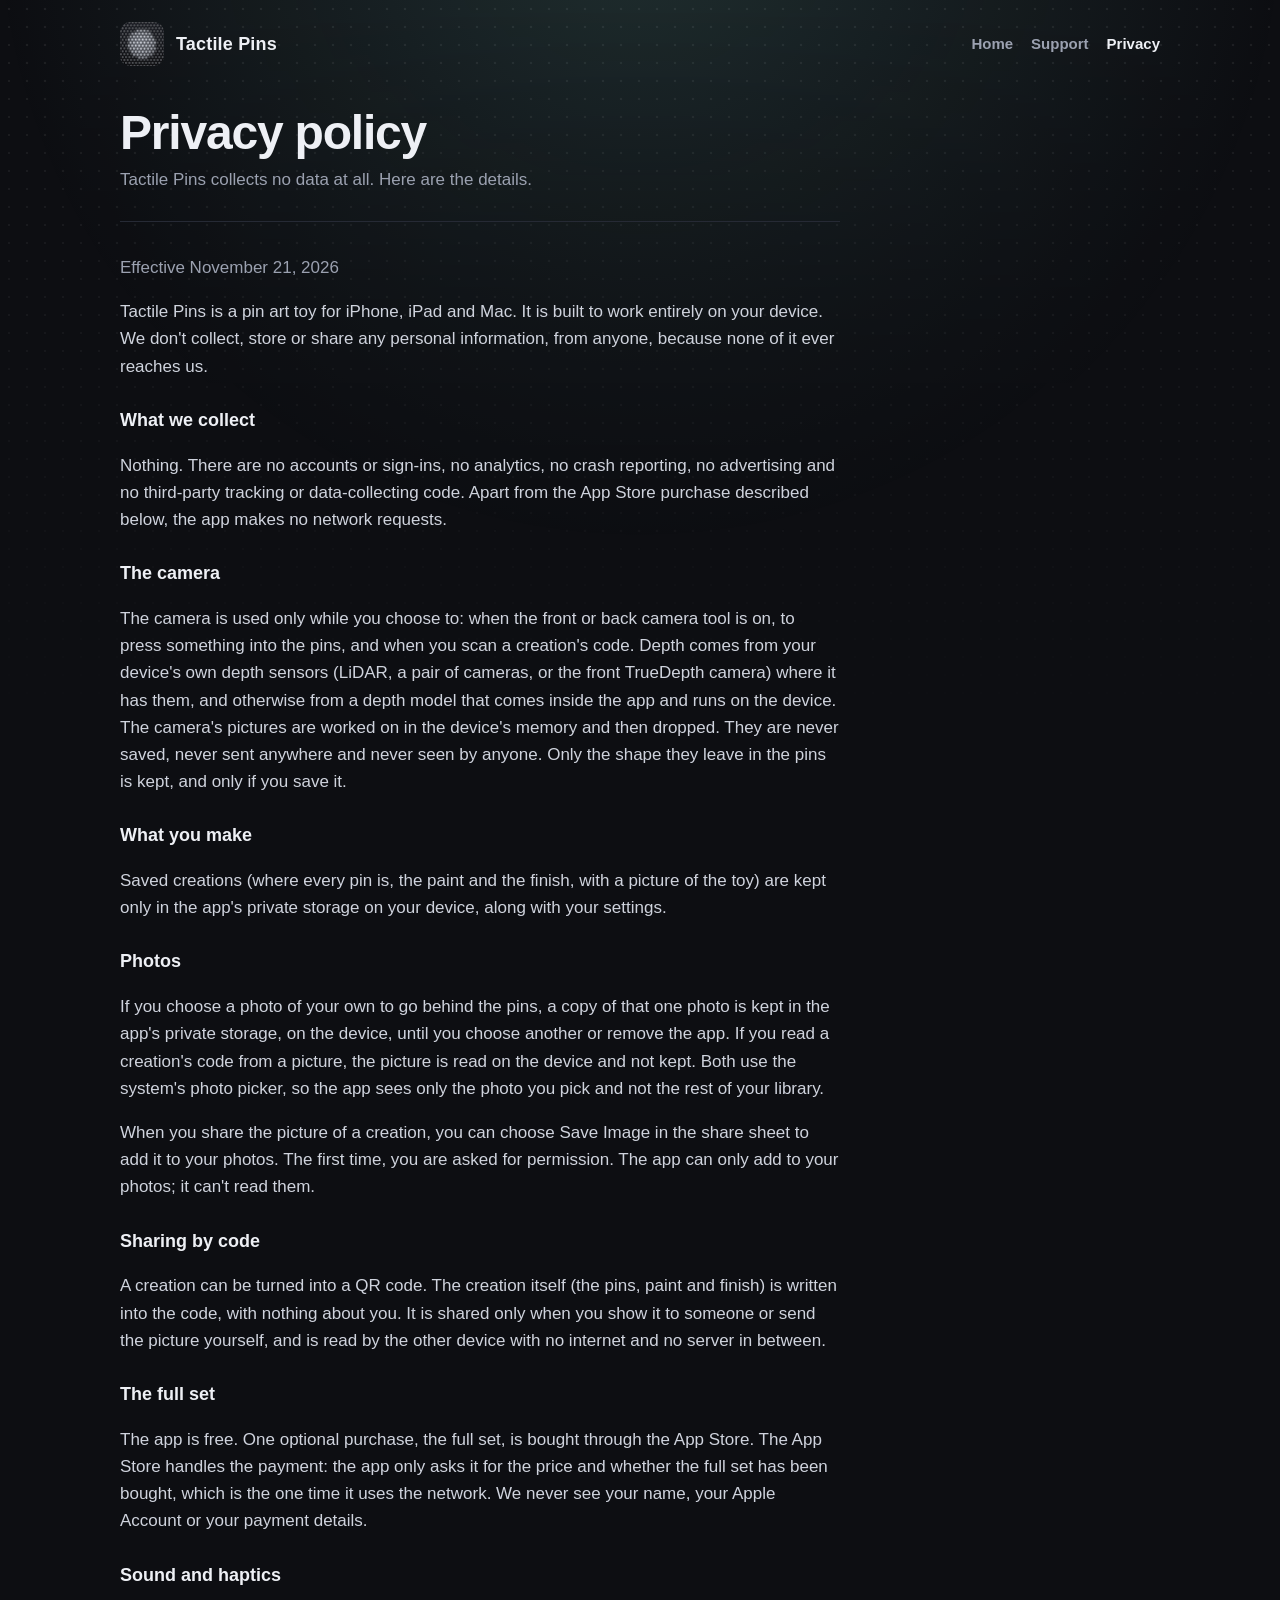
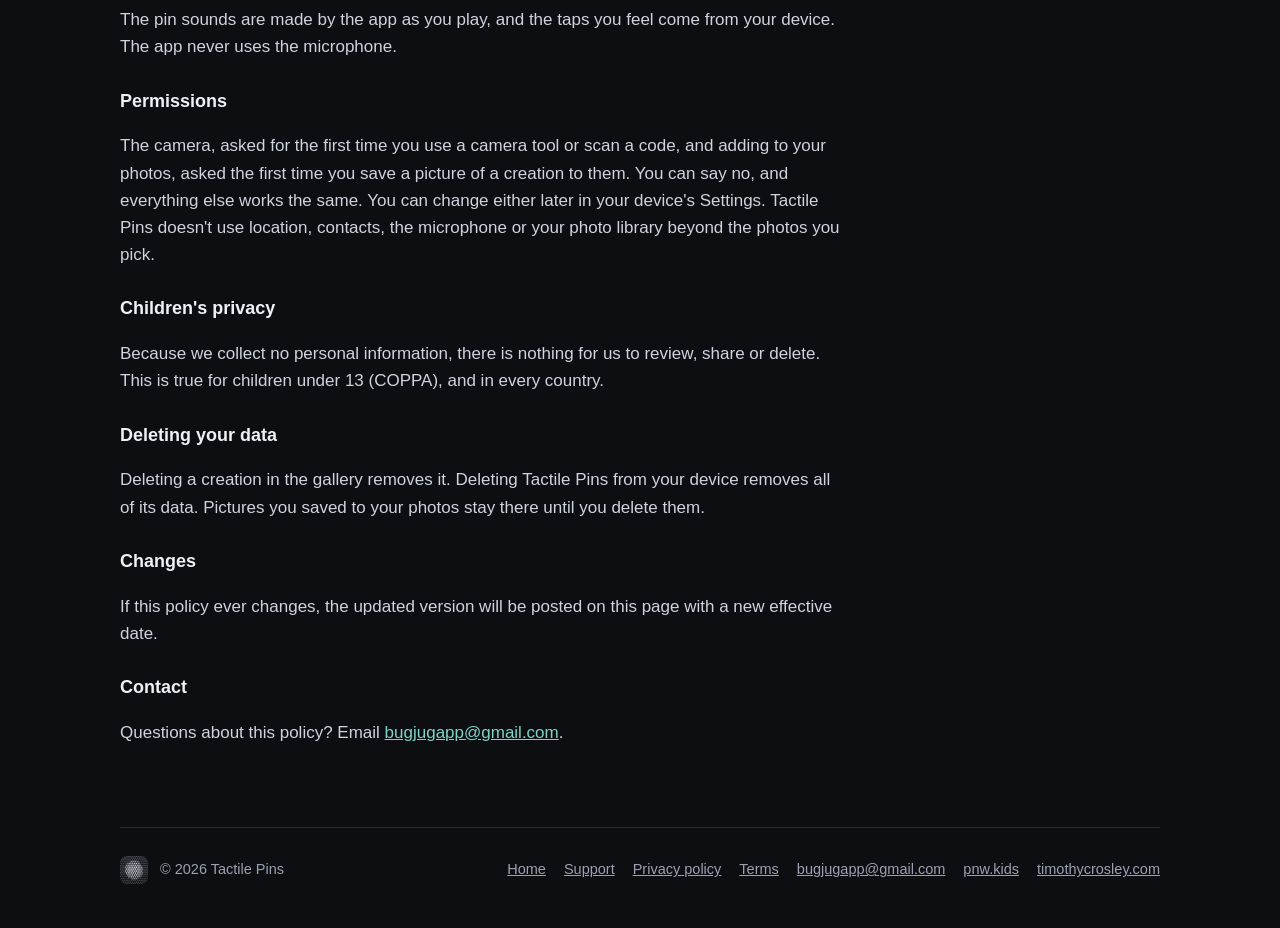
==== privacy.html @ 34ba7659 "Privacy and support pages, store badges, and links out Coming soon to the App Store and Mac App Stor" ====
<!doctype html>
<html lang="en">
<head>
<meta charset="utf-8">
<meta name="viewport" content="width=device-width, initial-scale=1">
<title>Tactile Pins Privacy Policy</title>
<meta name="description" content="Tactile Pins privacy policy: no data collected, no accounts, no ads, no tracking. The camera's depth is worked out on the device and nothing you make leaves it.">
<meta name="theme-color" content="#0d0e12">
<link rel="icon" type="image/png" href="media/icon-180.png">
<link rel="apple-touch-icon" href="media/icon-180.png">
<link rel="stylesheet" href="style.css">
</head>
<body>
<div class="wrap">

  <header class="top">
    <a class="brand" href="./"><img src="media/icon-180.png" alt=""><strong>Tactile Pins</strong></a>
    <nav>
      <a class="wide" href="./">Home</a>
      <a href="support.html">Support</a>
      <a href="privacy.html" aria-current="page">Privacy</a>
    </nav>
  </header>

  <main class="doc">
    <h1>Privacy policy</h1>
    <p class="meta">Tactile Pins collects no data at all. Here are the details.</p>

    <section id="privacy">
      <p class="meta">Effective November 21, 2026</p>
      <p>Tactile Pins is a pin art toy for iPhone, iPad and Mac. It is built to work entirely on
        your device. We don't collect, store or share any personal information, from anyone,
        because none of it ever reaches us.</p>

      <h3>What we collect</h3>
      <p>Nothing. There are no accounts or sign-ins, no analytics, no crash reporting, no
        advertising and no third-party tracking or data-collecting code. Apart from the App Store
        purchase described below, the app makes no network requests.</p>

      <h3>The camera</h3>
      <p>The camera is used only while you choose to: when the front or back camera tool is on, to
        press something into the pins, and when you scan a creation's code. Depth comes from your
        device's own depth sensors (LiDAR, a pair of cameras, or the front TrueDepth camera) where it has them, and
        otherwise from a depth model that comes inside the app and runs on the device. The
        camera's pictures are worked on in the device's memory and then dropped. They are never
        saved, never sent anywhere and never seen by anyone. Only the shape they leave in the pins
        is kept, and only if you save it.</p>

      <h3>What you make</h3>
      <p>Saved creations (where every pin is, the paint and the finish, with a picture of the
        toy) are kept only in the app's private storage on your device, along with your
        settings.</p>

      <h3>Photos</h3>
      <p>If you choose a photo of your own to go behind the pins, a copy of that one photo is kept
        in the app's private storage, on the device, until you choose another or remove the app.
        If you read a creation's code from a picture, the picture is read on the device and not
        kept. Both use the system's photo picker, so the app sees only the photo you pick and not
        the rest of your library.</p>
      <p>When you share the picture of a creation, you can choose Save Image in the share sheet to
        add it to your photos. The first time, you are asked for permission. The app can only add
        to your photos; it can't read them.</p>

      <h3>Sharing by code</h3>
      <p>A creation can be turned into a QR code. The creation itself (the pins, paint and finish)
        is written into the code, with nothing about you. It is shared only when you show it to
        someone or send the picture yourself, and is read by the other device with no internet
        and no server in between.</p>

      <h3>The full set</h3>
      <p>The app is free. One optional purchase, the full set, is bought through the App Store. The
        App Store handles the payment: the app only asks it for the price and whether the full set
        has been bought, which is the one time it uses the network. We never see your name, your
        Apple Account or your payment details.</p>

      <h3>Sound and haptics</h3>
      <p>The pin sounds are made by the app as you play, and the taps you feel come from your
        device. The app never uses the microphone.</p>

      <h3>Permissions</h3>
      <p>The camera, asked for the first time you use a camera tool or scan a code, and adding to
        your photos, asked the first time you save a picture of a creation to them. You can say no, and everything
        else works the same. You can change either later in your device's Settings. Tactile Pins
        doesn't use location, contacts, the microphone or your photo library beyond the photos
        you pick.</p>

      <h3>Children's privacy</h3>
      <p>Because we collect no personal information, there is nothing for us to review, share or
        delete. This is true for children under 13 (COPPA), and in every country.</p>

      <h3>Deleting your data</h3>
      <p>Deleting a creation in the gallery removes it. Deleting Tactile Pins from your device
        removes all of its data. Pictures you saved to your photos stay there until you delete
        them.</p>

      <h3>Changes</h3>
      <p>If this policy ever changes, the updated version will be posted on this page with a new
        effective date.</p>

      <h3>Contact</h3>
      <p>Questions about this policy? Email <a href="mailto:bugjugapp@gmail.com">bugjugapp@gmail.com</a>.</p>
    </section>
  </main>

  <footer>
    <span class="who"><img src="media/icon-180.png" alt="">© 2026 Tactile Pins</span>
    <nav>
      <a href="./">Home</a>
      <a href="support.html">Support</a>
      <a href="privacy.html">Privacy policy</a>
      <a href="support.html#terms">Terms</a>
      <a href="mailto:bugjugapp@gmail.com">bugjugapp@gmail.com</a>
      <a href="https://pnw.kids">pnw.kids</a>
      <a href="https://timothycrosley.com">timothycrosley.com</a>
    </nav>
  </footer>
</div>
</body>
</html>
---- style.css ----
:root {
  --bg: #0d0e12;
  --panel: #16181f;
  --line: #262a35;
  --text: #eef0f5;
  --muted: #9ba1b0;
  --gold: #e3c57a;
  --accent: #7fd3c8;
}
* { box-sizing: border-box; }
html { scroll-behavior: smooth; }
body {
  margin: 0;
  background: var(--bg);
  color: var(--text);
  font: 17px/1.6 -apple-system, BlinkMacSystemFont, "SF Pro Text", "Segoe UI", Roboto, Helvetica, Arial, sans-serif;
  -webkit-font-smoothing: antialiased;
}
/* a field of pin heads behind everything */
body::before {
  content: "";
  position: fixed; inset: 0; z-index: -1;
  background:
    radial-gradient(circle at 50% -10%, rgba(127, 211, 200, .16), transparent 55%),
    radial-gradient(circle, rgba(255, 255, 255, .07) 1.2px, transparent 1.6px) 0 0 / 18px 18px;
  -webkit-mask-image: linear-gradient(#000, transparent 85%);
          mask-image: linear-gradient(#000, transparent 85%);
}
a { color: var(--accent); }
.wrap { max-width: 1080px; margin: 0 auto; padding: 0 20px; }
@media (max-width: 440px) { .wrap { padding: 0 16px; } }

header.top { display: flex; align-items: center; justify-content: space-between; gap: 12px; padding: 22px 0; }
.brand { display: flex; align-items: center; gap: 12px; color: var(--text); text-decoration: none; }
.brand img { width: 44px; height: 44px; border-radius: 10px; }
.brand strong { font-size: 18px; letter-spacing: .01em; }
header.top nav { display: flex; gap: 18px; font-size: 15px; }
header.top nav a { color: var(--muted); text-decoration: none; font-weight: 600; }
header.top nav a:hover, header.top nav a[aria-current] { color: var(--text); }

/* store badges */
.cta { display: flex; flex-wrap: wrap; gap: 12px; align-items: center; margin: 0 0 22px; }
.store {
  display: inline-flex; align-items: center; gap: 10px; min-height: 54px;
  background: #000; color: #fff; border: 1px solid #4a4e5a; border-radius: 12px;
  padding: 8px 18px; text-decoration: none; font-weight: 700; font-size: 17px; line-height: 1.15;
}
.store small { display: block; font-size: 11px; font-weight: 500; opacity: .75; }
.store.soon { cursor: default; }
.cta-note { flex-basis: 100%; color: var(--muted); font-size: 14px; margin: 0; }

.hero {
  display: grid; grid-template-columns: 1.05fr .95fr; gap: 56px;
  align-items: center; padding: 36px 0 72px;
}
h1 {
  font-size: clamp(40px, 6.4vw, 68px); line-height: 1.04; letter-spacing: -.025em;
  margin: 0 0 20px; text-wrap: balance;
}
h1 em { font-style: normal; color: var(--gold); }
.lede { font-size: clamp(18px, 2vw, 21px); color: var(--muted); max-width: 30em; margin: 0 0 28px; }
.badges { display: flex; flex-wrap: wrap; gap: 10px; padding: 0; margin: 0; list-style: none; }
.badges li {
  border: 1px solid var(--line); background: var(--panel);
  border-radius: 999px; padding: 7px 14px; font-size: 14px; color: var(--muted);
}

.phone {
  justify-self: center; width: min(460px, 100%); margin: 0 auto;
  border-radius: 30px; padding: 12px;
  background: linear-gradient(160deg, #3a3d47, #15161b 40%, #2b2d35);
  box-shadow: 0 40px 90px rgba(0, 0, 0, .6), 0 0 0 1px #000;
}
.phone video { display: block; width: 100%; height: auto; aspect-ratio: 3 / 4; border-radius: 19px; background: #000; }
.caption {
  text-align: center; min-height: 3.2em; margin: 18px auto 0; max-width: 440px;
  color: var(--muted); font-size: 16px;
}
.caption b { color: var(--text); font-weight: 600; }
.note { text-align: center; color: var(--muted); font-size: 14px; margin: 16px auto 0; max-width: 440px; }

section { padding: 64px 0; border-top: 1px solid var(--line); }
h2 { font-size: clamp(28px, 3.6vw, 38px); letter-spacing: -.02em; line-height: 1.15; margin: 0 0 12px; }
.sub { color: var(--muted); max-width: 38em; margin: 0 0 36px; }

.features { display: grid; grid-template-columns: repeat(3, 1fr); gap: 16px; }
.card { background: var(--panel); border: 1px solid var(--line); border-radius: 18px; padding: 22px; }
.card h3 { margin: 0 0 6px; font-size: 18px; }
.card p { margin: 0; color: var(--muted); font-size: 15.5px; }
.dot { display: inline-block; width: 10px; height: 10px; border-radius: 50%; margin-right: 8px;
       background: radial-gradient(circle at 35% 30%, #fff, var(--gold) 55%, #6b5a2c); }

.shots { display: grid; grid-template-columns: repeat(3, 1fr); gap: 16px; }
.shots figure { margin: 0; }
.shots img { display: block; width: 100%; height: auto; border-radius: 22px; border: 1px solid var(--line); }
.shots figcaption { color: var(--muted); font-size: 14.5px; text-align: center; margin-top: 10px; }

.finishes { display: flex; flex-wrap: wrap; gap: 10px; padding: 0; margin: 0; list-style: none; }
.finishes li { display: flex; align-items: center; gap: 8px; font-size: 15px; color: var(--muted);
               border: 1px solid var(--line); border-radius: 999px; padding: 6px 14px 6px 8px; background: var(--panel); }
.finishes i { width: 20px; height: 20px; border-radius: 50%; box-shadow: inset 0 -3px 5px rgba(0,0,0,.35), inset 0 2px 3px rgba(255,255,255,.5); }

.private { display: grid; grid-template-columns: 1fr 1fr; gap: 40px; align-items: start; }
.private p { color: var(--muted); margin: 0 0 14px; }

.closing { text-align: center; }
.closing h2 { margin-bottom: 14px; }
.closing p { color: var(--muted); max-width: 36em; margin: 0 auto 12px; }
.maker { color: var(--muted); font-size: 15px; }

footer { border-top: 1px solid var(--line); padding: 28px 0 44px; color: var(--muted); font-size: 14.5px;
         display: flex; flex-wrap: wrap; gap: 10px 24px; align-items: center; justify-content: space-between; }
footer .who { display: flex; gap: 12px; align-items: center; }
footer img { width: 28px; height: 28px; border-radius: 7px; }
footer nav { display: flex; flex-wrap: wrap; gap: 6px 18px; }
footer a { color: var(--muted); }
footer a:hover { color: var(--text); }
footer .fine { flex-basis: 100%; font-size: 13px; margin: 0; }

/* privacy and support pages */
.doc { max-width: 720px; padding: 20px 0 56px; }
.doc h1 { font-size: clamp(34px, 5vw, 48px); margin: 0 0 8px; }
.doc .meta { color: var(--muted); margin: 0 0 8px; }
.doc section { border-top: 1px solid var(--line); padding: 32px 0 8px; margin-top: 28px; }
.doc h2 { font-size: 26px; margin: 0 0 10px; }
.doc h3 { font-size: 18px; margin: 26px 0 6px; }
.doc p, .doc li { color: #cfd3dd; }
.doc ul { padding-left: 20px; }
.doc li { margin-bottom: 8px; }

@media (max-width: 860px) {
  .hero { grid-template-columns: 1fr; gap: 40px; padding-top: 12px; }
  .features { grid-template-columns: 1fr 1fr; }
  .private { grid-template-columns: 1fr; gap: 8px; }
}
@media (max-width: 640px) {
  header.top nav { gap: 12px; font-size: 14px; }
  header.top nav .wide { display: none; }
}
@media (max-width: 540px) {
  .brand img { width: 36px; height: 36px; border-radius: 8px; }
  .brand strong { font-size: 16px; }
  .features { grid-template-columns: 1fr; }
  .shots { grid-template-columns: 1fr 1fr; gap: 12px; }
  section { padding: 48px 0; }
}
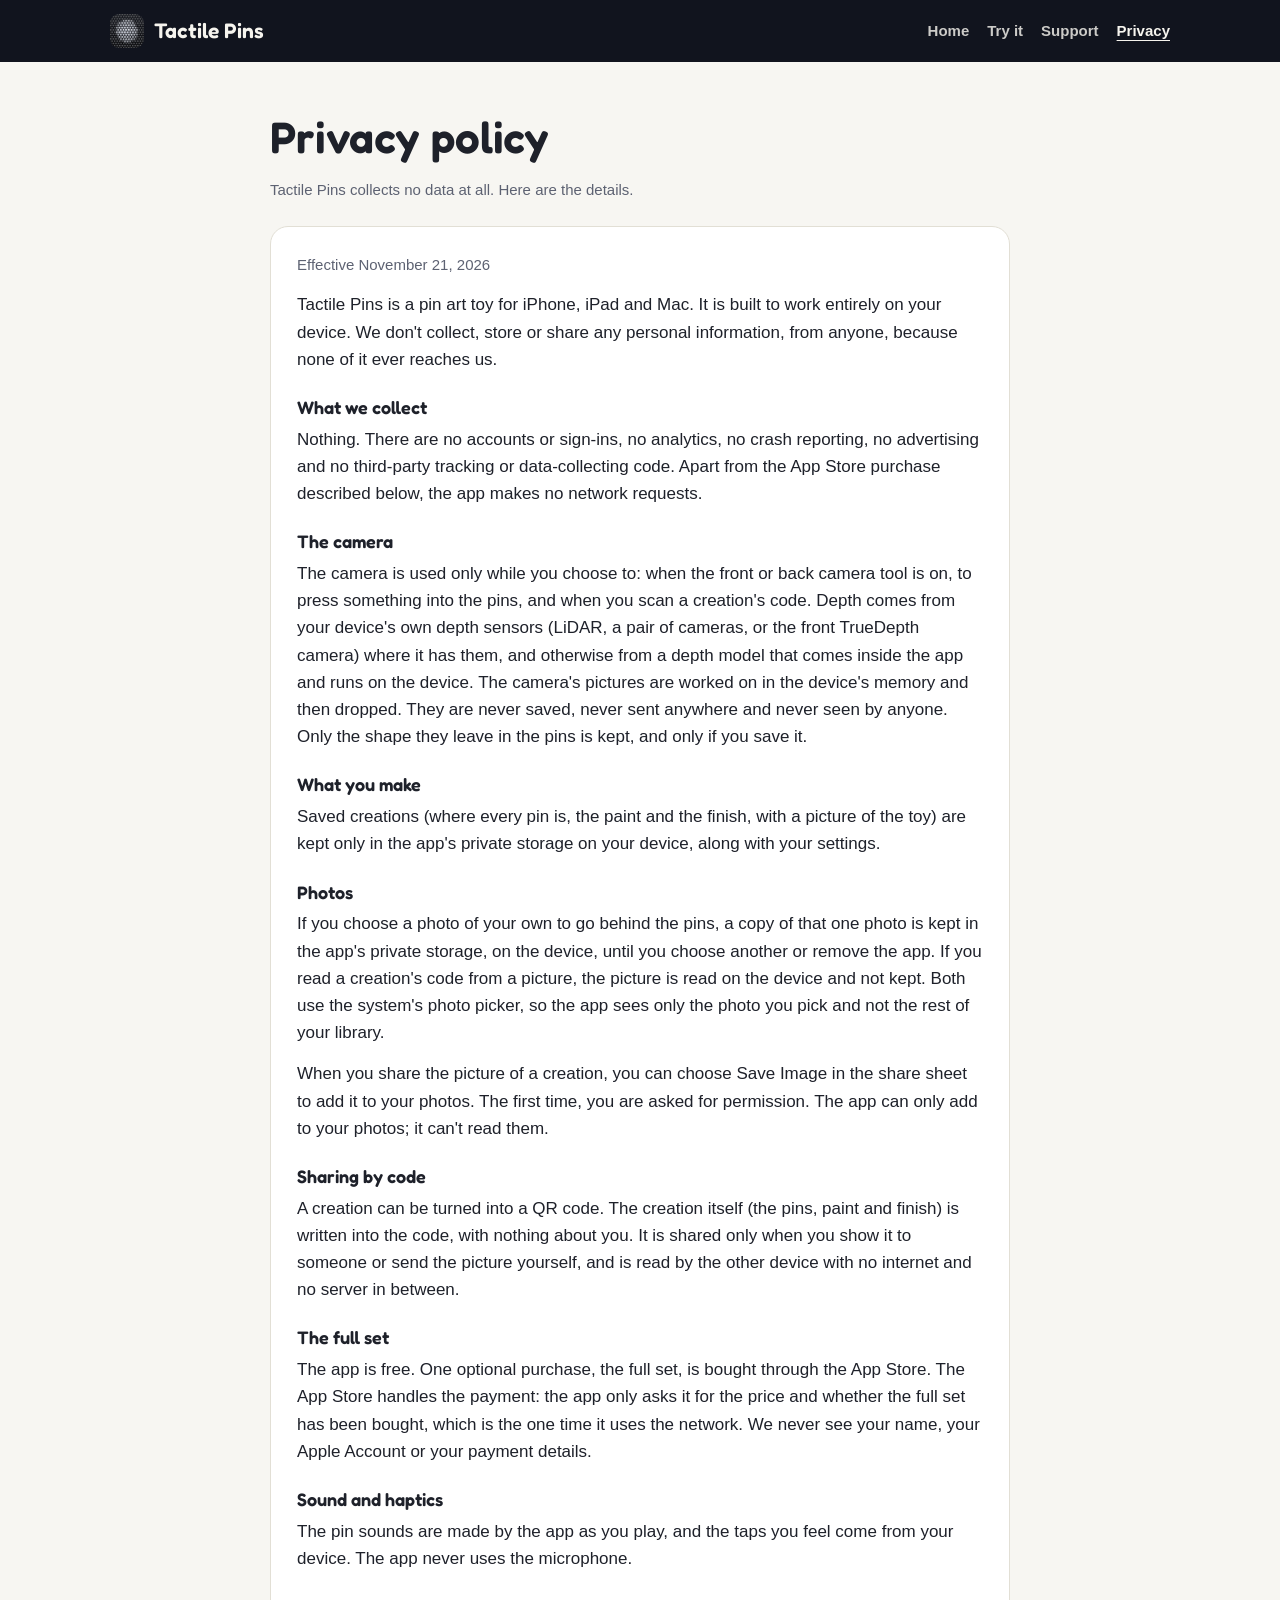
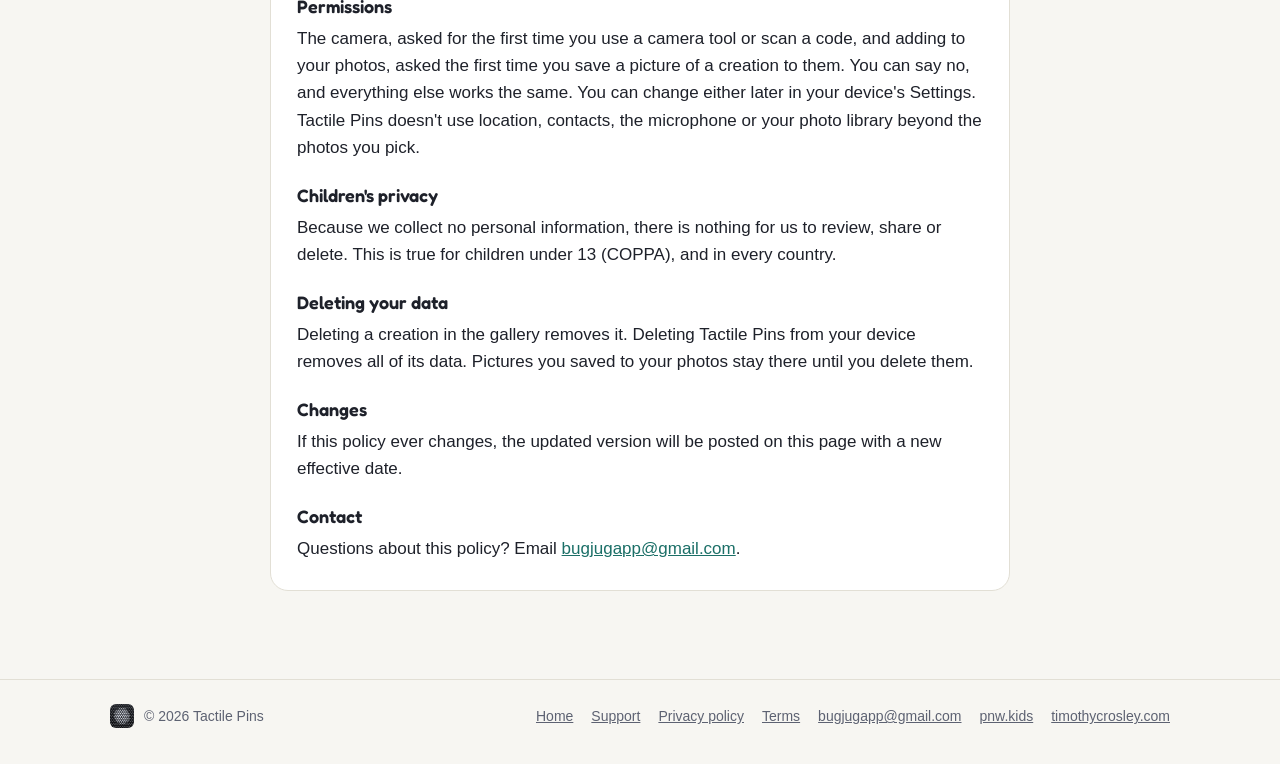
==== commit 647c616e: "Redesign site with interactive mini pinboard and studio family styling Give Tactile Pins its own pla" ====
--- a/privacy.html
+++ b/privacy.html
@@ -5,105 +5,108 @@
 <meta name="viewport" content="width=device-width, initial-scale=1">
 <title>Tactile Pins Privacy Policy</title>
 <meta name="description" content="Tactile Pins privacy policy: no data collected, no accounts, no ads, no tracking. The camera's depth is worked out on the device and nothing you make leaves it.">
-<meta name="theme-color" content="#0d0e12">
+<meta name="theme-color" content="#11141e">
 <link rel="icon" type="image/png" href="media/icon-180.png">
 <link rel="apple-touch-icon" href="media/icon-180.png">
-<link rel="stylesheet" href="style.css">
+<link rel="stylesheet" href="style.css?v=6">
 </head>
 <body>
-<div class="wrap">
 
-  <header class="top">
-    <a class="brand" href="./"><img src="media/icon-180.png" alt=""><strong>Tactile Pins</strong></a>
-    <nav>
+<header class="bar">
+  <div class="wrap">
+    <a class="brand" href="./"><img src="media/icon-180.png" alt="" width="34" height="34">Tactile Pins</a>
+    <nav aria-label="Primary">
       <a class="wide" href="./">Home</a>
+      <a class="wide" href="./#play">Try it</a>
       <a href="support.html">Support</a>
       <a href="privacy.html" aria-current="page">Privacy</a>
     </nav>
-  </header>
+  </div>
+</header>
 
-  <main class="doc">
-    <h1>Privacy policy</h1>
-    <p class="meta">Tactile Pins collects no data at all. Here are the details.</p>
+<main class="doc">
+  <h1>Privacy policy</h1>
+  <p class="meta">Tactile Pins collects no data at all. Here are the details.</p>
 
-    <section id="privacy">
-      <p class="meta">Effective November 21, 2026</p>
-      <p>Tactile Pins is a pin art toy for iPhone, iPad and Mac. It is built to work entirely on
-        your device. We don't collect, store or share any personal information, from anyone,
-        because none of it ever reaches us.</p>
+  <section id="privacy">
+    <p class="meta">Effective November 21, 2026</p>
+    <p>Tactile Pins is a pin art toy for iPhone, iPad and Mac. It is built to work entirely on
+      your device. We don't collect, store or share any personal information, from anyone,
+      because none of it ever reaches us.</p>
 
-      <h3>What we collect</h3>
-      <p>Nothing. There are no accounts or sign-ins, no analytics, no crash reporting, no
-        advertising and no third-party tracking or data-collecting code. Apart from the App Store
-        purchase described below, the app makes no network requests.</p>
+    <h3>What we collect</h3>
+    <p>Nothing. There are no accounts or sign-ins, no analytics, no crash reporting, no
+      advertising and no third-party tracking or data-collecting code. Apart from the App Store
+      purchase described below, the app makes no network requests.</p>
 
-      <h3>The camera</h3>
-      <p>The camera is used only while you choose to: when the front or back camera tool is on, to
-        press something into the pins, and when you scan a creation's code. Depth comes from your
-        device's own depth sensors (LiDAR, a pair of cameras, or the front TrueDepth camera) where it has them, and
-        otherwise from a depth model that comes inside the app and runs on the device. The
-        camera's pictures are worked on in the device's memory and then dropped. They are never
-        saved, never sent anywhere and never seen by anyone. Only the shape they leave in the pins
-        is kept, and only if you save it.</p>
+    <h3>The camera</h3>
+    <p>The camera is used only while you choose to: when the front or back camera tool is on, to
+      press something into the pins, and when you scan a creation's code. Depth comes from your
+      device's own depth sensors (LiDAR, a pair of cameras, or the front TrueDepth camera) where it has them, and
+      otherwise from a depth model that comes inside the app and runs on the device. The
+      camera's pictures are worked on in the device's memory and then dropped. They are never
+      saved, never sent anywhere and never seen by anyone. Only the shape they leave in the pins
+      is kept, and only if you save it.</p>
 
-      <h3>What you make</h3>
-      <p>Saved creations (where every pin is, the paint and the finish, with a picture of the
-        toy) are kept only in the app's private storage on your device, along with your
-        settings.</p>
+    <h3>What you make</h3>
+    <p>Saved creations (where every pin is, the paint and the finish, with a picture of the
+      toy) are kept only in the app's private storage on your device, along with your
+      settings.</p>
 
-      <h3>Photos</h3>
-      <p>If you choose a photo of your own to go behind the pins, a copy of that one photo is kept
-        in the app's private storage, on the device, until you choose another or remove the app.
-        If you read a creation's code from a picture, the picture is read on the device and not
-        kept. Both use the system's photo picker, so the app sees only the photo you pick and not
-        the rest of your library.</p>
-      <p>When you share the picture of a creation, you can choose Save Image in the share sheet to
-        add it to your photos. The first time, you are asked for permission. The app can only add
-        to your photos; it can't read them.</p>
+    <h3>Photos</h3>
+    <p>If you choose a photo of your own to go behind the pins, a copy of that one photo is kept
+      in the app's private storage, on the device, until you choose another or remove the app.
+      If you read a creation's code from a picture, the picture is read on the device and not
+      kept. Both use the system's photo picker, so the app sees only the photo you pick and not
+      the rest of your library.</p>
+    <p>When you share the picture of a creation, you can choose Save Image in the share sheet to
+      add it to your photos. The first time, you are asked for permission. The app can only add
+      to your photos; it can't read them.</p>
 
-      <h3>Sharing by code</h3>
-      <p>A creation can be turned into a QR code. The creation itself (the pins, paint and finish)
-        is written into the code, with nothing about you. It is shared only when you show it to
-        someone or send the picture yourself, and is read by the other device with no internet
-        and no server in between.</p>
+    <h3>Sharing by code</h3>
+    <p>A creation can be turned into a QR code. The creation itself (the pins, paint and finish)
+      is written into the code, with nothing about you. It is shared only when you show it to
+      someone or send the picture yourself, and is read by the other device with no internet
+      and no server in between.</p>
 
-      <h3>The full set</h3>
-      <p>The app is free. One optional purchase, the full set, is bought through the App Store. The
-        App Store handles the payment: the app only asks it for the price and whether the full set
-        has been bought, which is the one time it uses the network. We never see your name, your
-        Apple Account or your payment details.</p>
+    <h3>The full set</h3>
+    <p>The app is free. One optional purchase, the full set, is bought through the App Store. The
+      App Store handles the payment: the app only asks it for the price and whether the full set
+      has been bought, which is the one time it uses the network. We never see your name, your
+      Apple Account or your payment details.</p>
 
-      <h3>Sound and haptics</h3>
-      <p>The pin sounds are made by the app as you play, and the taps you feel come from your
-        device. The app never uses the microphone.</p>
+    <h3>Sound and haptics</h3>
+    <p>The pin sounds are made by the app as you play, and the taps you feel come from your
+      device. The app never uses the microphone.</p>
 
-      <h3>Permissions</h3>
-      <p>The camera, asked for the first time you use a camera tool or scan a code, and adding to
-        your photos, asked the first time you save a picture of a creation to them. You can say no, and everything
-        else works the same. You can change either later in your device's Settings. Tactile Pins
-        doesn't use location, contacts, the microphone or your photo library beyond the photos
-        you pick.</p>
+    <h3>Permissions</h3>
+    <p>The camera, asked for the first time you use a camera tool or scan a code, and adding to
+      your photos, asked the first time you save a picture of a creation to them. You can say no, and everything
+      else works the same. You can change either later in your device's Settings. Tactile Pins
+      doesn't use location, contacts, the microphone or your photo library beyond the photos
+      you pick.</p>
 
-      <h3>Children's privacy</h3>
-      <p>Because we collect no personal information, there is nothing for us to review, share or
-        delete. This is true for children under 13 (COPPA), and in every country.</p>
+    <h3>Children's privacy</h3>
+    <p>Because we collect no personal information, there is nothing for us to review, share or
+      delete. This is true for children under 13 (COPPA), and in every country.</p>
 
-      <h3>Deleting your data</h3>
-      <p>Deleting a creation in the gallery removes it. Deleting Tactile Pins from your device
-        removes all of its data. Pictures you saved to your photos stay there until you delete
-        them.</p>
+    <h3>Deleting your data</h3>
+    <p>Deleting a creation in the gallery removes it. Deleting Tactile Pins from your device
+      removes all of its data. Pictures you saved to your photos stay there until you delete
+      them.</p>
 
-      <h3>Changes</h3>
-      <p>If this policy ever changes, the updated version will be posted on this page with a new
-        effective date.</p>
+    <h3>Changes</h3>
+    <p>If this policy ever changes, the updated version will be posted on this page with a new
+      effective date.</p>
 
-      <h3>Contact</h3>
-      <p>Questions about this policy? Email <a href="mailto:bugjugapp@gmail.com">bugjugapp@gmail.com</a>.</p>
-    </section>
-  </main>
+    <h3>Contact</h3>
+    <p>Questions about this policy? Email <a href="mailto:bugjugapp@gmail.com">bugjugapp@gmail.com</a>.</p>
+  </section>
+</main>
 
-  <footer>
-    <span class="who"><img src="media/icon-180.png" alt="">© 2026 Tactile Pins</span>
+<footer>
+  <div class="wrap">
+    <span class="who"><img src="media/icon-180.png" alt="" width="24" height="24">© 2026 Tactile Pins</span>
     <nav>
       <a href="./">Home</a>
       <a href="support.html">Support</a>
@@ -113,7 +116,8 @@
       <a href="https://pnw.kids">pnw.kids</a>
       <a href="https://timothycrosley.com">timothycrosley.com</a>
     </nav>
-  </footer>
-</div>
+  </div>
+</footer>
+
 </body>
 </html>
--- a/style.css
+++ b/style.css
@@ -1,146 +1,689 @@
+/* Tactile Pins: studio graphite, brushed gold, aurora teal, and warm gallery paper.
+   Built in the same indie studio family as the sibling apps, with its own tactile identity. */
+@font-face {
+  font-family: "Fredoka";
+  src: url(fonts/Fredoka-Variable.ttf) format("truetype");
+  font-weight: 300 700;
+  font-display: swap;
+}
+
 :root {
-  --bg: #0d0e12;
-  --panel: #16181f;
-  --line: #262a35;
-  --text: #eef0f5;
-  --muted: #9ba1b0;
-  --gold: #e3c57a;
-  --accent: #7fd3c8;
-}
+  --studio-deep: #11141e;
+  --studio: #1a1f2e;
+  --studio-lift: #242b3f;
+  --gold: #f0c973;
+  --gold-ink: #8f6514;
+  --teal: #2ea59a;
+  --teal-ink: #1b6f67;
+
+  --bg: #f7f6f2;
+  --card: #ffffff;
+  --ink: #1e212a;
+  --muted: #5d6272;
+  --soft: #eeece4;
+  --line: #e2dfd5;
+  --link: #1b6f67;
+}
+
+@media (prefers-color-scheme: dark) {
+  :root {
+    --bg: #11141d;
+    --card: #191e2b;
+    --ink: #eef0f6;
+    --muted: #a1a8b8;
+    --soft: #1d2333;
+    --line: #293044;
+    --link: #f0c973;
+    --teal-ink: #72d6cb;
+    --gold-ink: #f0c973;
+  }
+}
+
 * { box-sizing: border-box; }
-html { scroll-behavior: smooth; }
+html { -webkit-text-size-adjust: 100%; scroll-behavior: smooth; }
+@media (prefers-reduced-motion: reduce) { html { scroll-behavior: auto; } }
+
 body {
   margin: 0;
   background: var(--bg);
-  color: var(--text);
-  font: 17px/1.6 -apple-system, BlinkMacSystemFont, "SF Pro Text", "Segoe UI", Roboto, Helvetica, Arial, sans-serif;
+  color: var(--ink);
+  font: 17px/1.6 ui-rounded, "SF Pro Rounded", -apple-system, BlinkMacSystemFont, "Segoe UI", Roboto, Helvetica, Arial, sans-serif;
   -webkit-font-smoothing: antialiased;
 }
-/* a field of pin heads behind everything */
-body::before {
+body.is-sculpting {
+  user-select: none;
+  -webkit-user-select: none;
+}
+
+h1, h2, h3, .brand, .kicker, summary { font-family: "Fredoka", ui-rounded, sans-serif; }
+img { max-width: 100%; display: block; }
+a { color: var(--link); }
+button { font: inherit; color: inherit; }
+.wrap { max-width: 1100px; margin: 0 auto; padding: 0 20px; }
+
+/* ---------- Top bar (sibling-site rhythm) ---------- */
+.bar { background: var(--studio-deep); color: #f6f4ee; }
+.bar .wrap {
+  display: flex;
+  align-items: center;
+  justify-content: space-between;
+  gap: 12px;
+  height: 62px;
+}
+.brand {
+  display: flex;
+  align-items: center;
+  gap: 10px;
+  color: #f6f4ee;
+  text-decoration: none;
+  font-weight: 600;
+  font-size: 21px;
+}
+.brand img { width: 34px; height: 34px; border-radius: 9px; }
+.bar nav { display: flex; gap: 18px; font-size: 15px; }
+.bar nav a { color: #f6f4ee; opacity: .82; text-decoration: none; font-weight: 600; }
+.bar nav a:hover,
+.bar nav a[aria-current="page"] { opacity: 1; text-decoration: underline; text-underline-offset: 4px; }
+
+/* ---------- Hero: studio pin-grid & soft aurora light ---------- */
+.hero {
+  color: #f6f4ee;
+  padding: 46px 0 56px;
+  overflow: hidden;
+  position: relative;
+  isolation: isolate;
+  background:
+    radial-gradient(640px 440px at 78% 28%, rgba(46, 165, 154, .22), transparent 68%),
+    radial-gradient(520px 400px at 14% 85%, rgba(240, 201, 115, .14), transparent 70%),
+    radial-gradient(circle, rgba(255, 255, 255, .11) 1.2px, transparent 1.65px) 0 0 / 18px 18px,
+    linear-gradient(180deg, var(--studio-deep) 0%, var(--studio) 56%, var(--studio-lift) 100%);
+}
+.hero .wrap {
+  display: grid;
+  grid-template-columns: 1.1fr .9fr;
+  gap: 48px;
+  align-items: center;
+}
+.hero-icon {
+  width: 84px;
+  height: 84px;
+  border-radius: 20px;
+  box-shadow: 0 10px 30px rgba(0, 0, 0, .48), 0 0 0 1px rgba(255, 255, 255, .12);
+  margin-bottom: 18px;
+}
+.hero h1 {
+  font-size: clamp(38px, 5.4vw, 58px);
+  line-height: 1.04;
+  margin: 0 0 16px;
+  font-weight: 600;
+  letter-spacing: -.015em;
+  text-wrap: balance;
+}
+.hero h1 em { font-style: normal; color: var(--gold); }
+.hero p.lede {
+  font-size: 19px;
+  opacity: .9;
+  margin: 0 0 26px;
+  max-width: 31em;
+}
+
+.cta { display: flex; flex-wrap: wrap; gap: 12px; align-items: center; }
+.badge {
+  display: inline-flex;
+  align-items: center;
+  gap: 10px;
+  background: #080a0f;
+  color: #fff;
+  min-height: 54px;
+  border: 1px solid rgba(255, 255, 255, .24);
+  border-radius: 12px;
+  padding: 8px 17px;
+  text-decoration: none;
+  font-weight: 700;
+}
+a.badge:hover { border-color: #fff; }
+.badge small { display: block; font-size: 11px; font-weight: 500; opacity: .78; line-height: 1.1; }
+.badge span { line-height: 1.15; }
+.note { font-size: 14px; opacity: .76; flex-basis: 100%; margin: 2px 0 0; }
+
+.watch {
+  margin: 18px 0 0;
+  display: flex;
+  flex-wrap: wrap;
+  gap: 10px 22px;
+  font-family: "Fredoka", ui-rounded, sans-serif;
+  font-weight: 600;
+  font-size: 17.5px;
+}
+.watch a { color: var(--gold); text-decoration: none; }
+.watch a:hover { text-decoration: underline; text-underline-offset: 4px; }
+.watch a.secondary { color: #9de2da; }
+
+.hero-stage { max-width: 390px; width: 100%; margin: 0 auto; }
+.device {
+  background: linear-gradient(155deg, #2d3242, #0d1018 45%, #222634);
+  border-radius: 28px;
+  padding: 11px;
+  box-shadow: 0 26px 68px rgba(0, 0, 0, .52), 0 0 0 1px rgba(255, 255, 255, .14);
+}
+.device video {
+  display: block;
+  width: 100%;
+  height: auto;
+  aspect-ratio: 3 / 4;
+  border-radius: 18px;
+  background: #07090f;
+}
+.trailer-note {
+  margin: 13px auto 0;
+  font-size: 13.5px;
+  line-height: 1.45;
+  opacity: .74;
+  text-align: center;
+  max-width: 370px;
+}
+
+/* ---------- Interactive Mini Pinboard Band (right under hero, like .trailer) ---------- */
+.playground {
+  background: linear-gradient(180deg, var(--studio-lift) 0%, #151a27 32%, var(--studio-deep) 100%);
+  color: #f6f4ee;
+  padding: 46px 0 58px;
+  border-top: 1px solid rgba(255, 255, 255, .08);
+}
+.playground-head {
+  text-align: center;
+  max-width: 660px;
+  margin: 0 auto 28px;
+}
+.playground .kicker { color: var(--gold); margin: 0 0 6px; }
+.playground h2 {
+  font-size: clamp(28px, 4vw, 40px);
+  line-height: 1.1;
+  margin: 0 0 10px;
+  font-weight: 600;
+}
+.playground-head p { margin: 0; font-size: 17.5px; opacity: .84; }
+
+.toy-shell {
+  background: rgba(255, 255, 255, .04);
+  border: 1px solid rgba(255, 255, 255, .12);
+  border-radius: 26px;
+  padding: 18px;
+  box-shadow: 0 24px 64px rgba(0, 0, 0, .45);
+  user-select: none;
+  -webkit-user-select: none;
+}
+.toy-layout {
+  display: grid;
+  grid-template-columns: minmax(0, 1.38fr) minmax(260px, 315px);
+  gap: 18px;
+  align-items: start;
+}
+.toy-stage { display: flex; flex-direction: column; gap: 10px; }
+
+/* Physical anodized frame with subtle acrylic sheen & corner bolts */
+.toy-frame {
+  position: relative;
+  background: linear-gradient(155deg, #32384a, #121622 48%, #252b3b);
+  padding: 12px;
+  border-radius: 18px;
+  box-shadow:
+    inset 0 1px 0 rgba(255, 255, 255, .18),
+    inset 0 -1px 0 rgba(0, 0, 0, .6),
+    0 14px 36px rgba(0, 0, 0, .42);
+}
+.toy-frame::after {
   content: "";
-  position: fixed; inset: 0; z-index: -1;
+  position: absolute;
+  inset: 6px;
+  pointer-events: none;
   background:
-    radial-gradient(circle at 50% -10%, rgba(127, 211, 200, .16), transparent 55%),
-    radial-gradient(circle, rgba(255, 255, 255, .07) 1.2px, transparent 1.6px) 0 0 / 18px 18px;
-  -webkit-mask-image: linear-gradient(#000, transparent 85%);
-          mask-image: linear-gradient(#000, transparent 85%);
-}
-a { color: var(--accent); }
-.wrap { max-width: 1080px; margin: 0 auto; padding: 0 20px; }
-@media (max-width: 440px) { .wrap { padding: 0 16px; } }
-
-header.top { display: flex; align-items: center; justify-content: space-between; gap: 12px; padding: 22px 0; }
-.brand { display: flex; align-items: center; gap: 12px; color: var(--text); text-decoration: none; }
-.brand img { width: 44px; height: 44px; border-radius: 10px; }
-.brand strong { font-size: 18px; letter-spacing: .01em; }
-header.top nav { display: flex; gap: 18px; font-size: 15px; }
-header.top nav a { color: var(--muted); text-decoration: none; font-weight: 600; }
-header.top nav a:hover, header.top nav a[aria-current] { color: var(--text); }
-
-/* store badges */
-.cta { display: flex; flex-wrap: wrap; gap: 12px; align-items: center; margin: 0 0 22px; }
-.store {
-  display: inline-flex; align-items: center; gap: 10px; min-height: 54px;
-  background: #000; color: #fff; border: 1px solid #4a4e5a; border-radius: 12px;
-  padding: 8px 18px; text-decoration: none; font-weight: 700; font-size: 17px; line-height: 1.15;
-}
-.store small { display: block; font-size: 11px; font-weight: 500; opacity: .75; }
-.store.soon { cursor: default; }
-.cta-note { flex-basis: 100%; color: var(--muted); font-size: 14px; margin: 0; }
-
-.hero {
-  display: grid; grid-template-columns: 1.05fr .95fr; gap: 56px;
-  align-items: center; padding: 36px 0 72px;
-}
-h1 {
-  font-size: clamp(40px, 6.4vw, 68px); line-height: 1.04; letter-spacing: -.025em;
-  margin: 0 0 20px; text-wrap: balance;
-}
-h1 em { font-style: normal; color: var(--gold); }
-.lede { font-size: clamp(18px, 2vw, 21px); color: var(--muted); max-width: 30em; margin: 0 0 28px; }
-.badges { display: flex; flex-wrap: wrap; gap: 10px; padding: 0; margin: 0; list-style: none; }
-.badges li {
-  border: 1px solid var(--line); background: var(--panel);
-  border-radius: 999px; padding: 7px 14px; font-size: 14px; color: var(--muted);
-}
-
-.phone {
-  justify-self: center; width: min(460px, 100%); margin: 0 auto;
-  border-radius: 30px; padding: 12px;
-  background: linear-gradient(160deg, #3a3d47, #15161b 40%, #2b2d35);
-  box-shadow: 0 40px 90px rgba(0, 0, 0, .6), 0 0 0 1px #000;
-}
-.phone video { display: block; width: 100%; height: auto; aspect-ratio: 3 / 4; border-radius: 19px; background: #000; }
-.caption {
-  text-align: center; min-height: 3.2em; margin: 18px auto 0; max-width: 440px;
-  color: var(--muted); font-size: 16px;
-}
-.caption b { color: var(--text); font-weight: 600; }
-.note { text-align: center; color: var(--muted); font-size: 14px; margin: 16px auto 0; max-width: 440px; }
-
-section { padding: 64px 0; border-top: 1px solid var(--line); }
-h2 { font-size: clamp(28px, 3.6vw, 38px); letter-spacing: -.02em; line-height: 1.15; margin: 0 0 12px; }
-.sub { color: var(--muted); max-width: 38em; margin: 0 0 36px; }
-
-.features { display: grid; grid-template-columns: repeat(3, 1fr); gap: 16px; }
-.card { background: var(--panel); border: 1px solid var(--line); border-radius: 18px; padding: 22px; }
-.card h3 { margin: 0 0 6px; font-size: 18px; }
-.card p { margin: 0; color: var(--muted); font-size: 15.5px; }
-.dot { display: inline-block; width: 10px; height: 10px; border-radius: 50%; margin-right: 8px;
-       background: radial-gradient(circle at 35% 30%, #fff, var(--gold) 55%, #6b5a2c); }
-
-.shots { display: grid; grid-template-columns: repeat(3, 1fr); gap: 16px; }
-.shots figure { margin: 0; }
-.shots img { display: block; width: 100%; height: auto; border-radius: 22px; border: 1px solid var(--line); }
-.shots figcaption { color: var(--muted); font-size: 14.5px; text-align: center; margin-top: 10px; }
-
-.finishes { display: flex; flex-wrap: wrap; gap: 10px; padding: 0; margin: 0; list-style: none; }
-.finishes li { display: flex; align-items: center; gap: 8px; font-size: 15px; color: var(--muted);
-               border: 1px solid var(--line); border-radius: 999px; padding: 6px 14px 6px 8px; background: var(--panel); }
-.finishes i { width: 20px; height: 20px; border-radius: 50%; box-shadow: inset 0 -3px 5px rgba(0,0,0,.35), inset 0 2px 3px rgba(255,255,255,.5); }
-
-.private { display: grid; grid-template-columns: 1fr 1fr; gap: 40px; align-items: start; }
-.private p { color: var(--muted); margin: 0 0 14px; }
-
-.closing { text-align: center; }
-.closing h2 { margin-bottom: 14px; }
-.closing p { color: var(--muted); max-width: 36em; margin: 0 auto 12px; }
-.maker { color: var(--muted); font-size: 15px; }
-
-footer { border-top: 1px solid var(--line); padding: 28px 0 44px; color: var(--muted); font-size: 14.5px;
-         display: flex; flex-wrap: wrap; gap: 10px 24px; align-items: center; justify-content: space-between; }
-footer .who { display: flex; gap: 12px; align-items: center; }
-footer img { width: 28px; height: 28px; border-radius: 7px; }
+    radial-gradient(circle at 6px 6px, #d0d7e6 0 2.5px, #41495c 3px 4px, transparent 4.5px),
+    radial-gradient(circle at calc(100% - 6px) 6px, #d0d7e6 0 2.5px, #41495c 3px 4px, transparent 4.5px),
+    radial-gradient(circle at 6px calc(100% - 6px), #d0d7e6 0 2.5px, #41495c 3px 4px, transparent 4.5px),
+    radial-gradient(circle at calc(100% - 6px) calc(100% - 6px), #d0d7e6 0 2.5px, #41495c 3px 4px, transparent 4.5px);
+}
+#pin-canvas {
+  display: block;
+  width: 100%;
+  aspect-ratio: 4 / 3;
+  border-radius: 10px;
+  background: #10131c;
+  cursor: crosshair;
+  touch-action: none;
+}
+.toy-meta {
+  display: flex;
+  justify-content: space-between;
+  align-items: center;
+  gap: 10px;
+  flex-wrap: wrap;
+  padding: 0 4px;
+  font-size: 13.5px;
+  color: #a9b2c6;
+}
+.toy-meta strong { color: #f6f4ee; font-weight: 600; }
+
+/* Sleek tactile studio deck (inspired by the real app's dark translucent pills) */
+.toy-deck {
+  background: rgba(12, 15, 24, .72);
+  border: 1px solid rgba(255, 255, 255, .1);
+  border-radius: 18px;
+  padding: 15px;
+  display: flex;
+  flex-direction: column;
+  gap: 14px;
+}
+.deck-group { display: flex; flex-direction: column; gap: 7px; }
+.deck-label {
+  margin: 0;
+  font-size: 12px;
+  font-weight: 700;
+  text-transform: uppercase;
+  letter-spacing: .08em;
+  color: #9ba4b8;
+  display: flex;
+  justify-content: space-between;
+  align-items: center;
+}
+.btn-row-3 { display: grid; grid-template-columns: repeat(3, 1fr); gap: 6px; }
+.btn-row-2 { display: grid; grid-template-columns: repeat(2, 1fr); gap: 6px; }
+
+.pill-btn {
+  appearance: none;
+  border: 1px solid rgba(255, 255, 255, .13);
+  background: rgba(255, 255, 255, .06);
+  color: #eef0f6;
+  border-radius: 10px;
+  padding: 7px 6px;
+  font-size: 13.5px;
+  font-weight: 600;
+  cursor: pointer;
+  transition: background .12s ease, border-color .12s ease, transform .08s ease;
+}
+.pill-btn:hover {
+  background: rgba(255, 255, 255, .13);
+  border-color: rgba(255, 255, 255, .26);
+}
+.pill-btn:active { transform: scale(.97); }
+.pill-btn:focus-visible { outline: 2px solid var(--gold); outline-offset: 2px; }
+.pill-btn.is-active {
+  background: #f6f4ee;
+  color: #141722;
+  border-color: #f6f4ee;
+  box-shadow: 0 2px 10px rgba(0, 0, 0, .28);
+}
+.pill-btn.btn-reset {
+  background: rgba(240, 201, 115, .14);
+  border-color: rgba(240, 201, 115, .42);
+  color: var(--gold);
+}
+.pill-btn.btn-reset:hover {
+  background: rgba(240, 201, 115, .24);
+  border-color: var(--gold);
+}
+
+.swatch-row { display: flex; flex-wrap: wrap; gap: 7px; align-items: center; }
+.swatch {
+  width: 26px;
+  height: 26px;
+  border-radius: 50%;
+  border: 1.5px solid rgba(255, 255, 255, .24);
+  box-shadow: inset 0 -3px 5px rgba(0, 0, 0, .4), inset 0 2px 3px rgba(255, 255, 255, .55);
+  cursor: pointer;
+  padding: 0;
+  transition: transform .1s ease;
+}
+.swatch:hover { transform: scale(1.12); }
+.swatch.is-active {
+  outline: 2.5px solid var(--gold);
+  outline-offset: 2px;
+  transform: scale(1.08);
+}
+.swatch-scene {
+  width: 34px;
+  height: 22px;
+  border-radius: 7px;
+  box-shadow: inset 0 0 0 1px rgba(255, 255, 255, .16);
+}
+
+.paint-row { display: none; flex-wrap: wrap; gap: 6px; padding-top: 2px; }
+.paint-row.is-open { display: flex; }
+
+.tilt-row { display: flex; align-items: center; gap: 10px; }
+.tilt-row input[type="range"] {
+  flex: 1;
+  accent-color: var(--gold);
+  cursor: pointer;
+  height: 22px;
+}
+.tilt-row input[type="range"]:focus:not(:focus-visible) {
+  outline: none;
+}
+.tilt-readout {
+  font-family: ui-monospace, "SF Mono", Menlo, monospace;
+  font-size: 12.5px;
+  font-weight: 600;
+  color: #f6f4ee;
+}
+
+.playground-foot {
+  margin: 18px auto 0;
+  text-align: center;
+  max-width: 680px;
+  font-size: 14.5px;
+  color: #a9b2c6;
+}
+
+/* ---------- Highlight Pills (exact sibling-site pattern) ---------- */
+.pills {
+  list-style: none;
+  padding: 0;
+  margin: 48px 0 0;
+  display: grid;
+  grid-template-columns: repeat(auto-fit, minmax(220px, 1fr));
+  gap: 14px;
+}
+.pills li {
+  background: var(--card);
+  border: 1px solid var(--line);
+  border-radius: 18px;
+  padding: 18px 20px;
+  font-size: 15.5px;
+  color: var(--muted);
+}
+.pills strong {
+  display: block;
+  font-family: "Fredoka", ui-rounded, sans-serif;
+  font-weight: 600;
+  font-size: 18px;
+  color: var(--ink);
+  margin-bottom: 3px;
+}
+.pill-icon {
+  display: inline-grid;
+  place-items: center;
+  width: 36px;
+  height: 36px;
+  border-radius: 10px;
+  margin-bottom: 8px;
+  background: var(--soft);
+  color: var(--teal-ink);
+}
+
+/* ---------- Alternating Feature Rows (sibling-site signature) ---------- */
+.feature {
+  display: grid;
+  grid-template-columns: 1fr 1.15fr;
+  gap: 48px;
+  align-items: center;
+  padding: 64px 0;
+  border-bottom: 1px solid var(--line);
+}
+.feature.flip > figure { order: -1; }
+.feature h2 {
+  font-size: clamp(28px, 3.6vw, 36px);
+  line-height: 1.12;
+  margin: 0 0 12px;
+  font-weight: 600;
+}
+.kicker {
+  color: var(--teal-ink);
+  font-weight: 600;
+  letter-spacing: .08em;
+  text-transform: uppercase;
+  font-size: 14.5px;
+  margin: 0 0 6px;
+}
+.feature p { margin: 0 0 12px; }
+.feature ul { padding-left: 20px; margin: 12px 0 0; }
+.feature li { margin-bottom: 8px; }
+
+.feature figure {
+  margin: 0;
+  display: grid;
+  grid-template-columns: 1fr 1fr;
+  gap: 14px;
+  align-items: start;
+}
+.shot-btn {
+  display: block;
+  width: 100%;
+  padding: 0;
+  border: 0;
+  background: none;
+  cursor: zoom-in;
+  text-align: center;
+}
+.shot-btn:focus-visible { outline: 3px solid var(--teal); border-radius: 18px; outline-offset: 2px; }
+.shot {
+  border-radius: 18px;
+  border: 1px solid var(--line);
+  box-shadow: 0 12px 32px rgba(17, 20, 30, .16);
+  width: 100%;
+  height: auto;
+  aspect-ratio: 3 / 4;
+  object-fit: cover;
+  transition: transform .16s ease, box-shadow .16s ease;
+}
+.shot-btn:hover .shot {
+  transform: translateY(-3px);
+  box-shadow: 0 18px 40px rgba(17, 20, 30, .22);
+}
+.shot-cap {
+  display: block;
+  margin-top: 8px;
+  font-size: 13.5px;
+  color: var(--muted);
+}
+
+/* Interactive finish strip inside the Finishes feature */
+.finishes {
+  display: flex;
+  flex-wrap: wrap;
+  gap: 8px;
+  padding: 0;
+  margin: 18px 0 0;
+  list-style: none;
+}
+.finishes button {
+  display: inline-flex;
+  align-items: center;
+  gap: 7px;
+  font-size: 14px;
+  font-weight: 600;
+  color: var(--ink);
+  border: 1px solid var(--line);
+  border-radius: 999px;
+  padding: 5px 12px 5px 7px;
+  background: var(--card);
+  cursor: pointer;
+  transition: border-color .12s ease, transform .1s ease;
+}
+.finishes button:hover {
+  border-color: var(--teal);
+  transform: translateY(-1px);
+}
+.finishes i {
+  width: 18px;
+  height: 18px;
+  border-radius: 50%;
+  flex: none;
+  box-shadow: inset 0 -2px 4px rgba(0, 0, 0, .35), inset 0 1.5px 2.5px rgba(255, 255, 255, .6);
+}
+.finishes-hint {
+  font-size: 13.5px;
+  color: var(--muted);
+  margin: 10px 0 0 !important;
+}
+
+/* ---------- Cards Grid (Keep, Share, Devices & Privacy) ---------- */
+.details { padding: 64px 0 24px; }
+.details h2 {
+  font-size: clamp(28px, 3.6vw, 36px);
+  margin: 0 0 8px;
+  font-weight: 600;
+  text-align: center;
+}
+.details > p {
+  text-align: center;
+  max-width: 40em;
+  margin: 0 auto 28px;
+  color: var(--muted);
+}
+.cards {
+  display: grid;
+  grid-template-columns: repeat(auto-fit, minmax(290px, 1fr));
+  gap: 16px;
+}
+.card {
+  background: var(--card);
+  border: 1px solid var(--line);
+  border-radius: 18px;
+  padding: 22px 22px 12px;
+}
+.card h3 {
+  margin: 0 0 6px;
+  font-size: 19.5px;
+  font-weight: 600;
+  display: flex;
+  align-items: center;
+  gap: 9px;
+}
+.card-dot {
+  width: 10px;
+  height: 10px;
+  border-radius: 50%;
+  flex: none;
+  box-shadow: inset 0 -2px 3px rgba(0, 0, 0, .3), inset 0 1px 2px rgba(255, 255, 255, .7);
+}
+.card p { margin: 0 0 12px; color: var(--muted); font-size: 15.5px; }
+
+/* ---------- Closing Card (exact sibling-site pattern) ---------- */
+.closing {
+  background: var(--soft);
+  border: 1px solid var(--line);
+  border-radius: 28px;
+  padding: 42px 28px;
+  text-align: center;
+  margin: 40px 0 64px;
+}
+.closing h2 { font-size: clamp(26px, 3.4vw, 33px); margin: 0 0 10px; font-weight: 600; }
+.closing p { margin: 0 auto 12px; max-width: 40em; }
+.closing .cta { justify-content: center; margin: 22px 0 18px; }
+.meta { color: var(--muted); font-size: 15px; margin: 0 0 10px; }
+
+/* ---------- Lightbox Dialog ---------- */
+dialog.lightbox {
+  padding: 0;
+  border: 1px solid rgba(255, 255, 255, .16);
+  border-radius: 22px;
+  background: #141824;
+  color: #f6f4ee;
+  max-width: min(92vw, 520px);
+  width: 100%;
+  box-shadow: 0 28px 80px rgba(0, 0, 0, .65);
+  overflow: hidden;
+}
+dialog.lightbox::backdrop {
+  background: rgba(8, 10, 16, .8);
+  backdrop-filter: blur(5px);
+}
+.lightbox-body { padding: 12px 12px 14px; }
+.lightbox-body img { width: 100%; height: auto; border-radius: 14px; }
+.lightbox-foot {
+  display: flex;
+  align-items: center;
+  justify-content: space-between;
+  gap: 12px;
+  padding: 12px 6px 0;
+}
+.lightbox-foot p {
+  margin: 0;
+  font-family: "Fredoka", ui-rounded, sans-serif;
+  font-size: 17px;
+  font-weight: 500;
+}
+
+/* ---------- Document pages (Support & Privacy, matching sibling sites) ---------- */
+.doc { max-width: 780px; margin: 0 auto; padding: 40px 20px 64px; }
+.doc h1 { font-size: clamp(34px, 5vw, 44px); margin: 0 0 6px; font-weight: 600; }
+.doc section {
+  background: var(--card);
+  border: 1px solid var(--line);
+  border-radius: 18px;
+  padding: 26px 26px 14px;
+  margin: 24px 0;
+}
+.doc h2 { font-size: 25px; margin: 0 0 10px; font-weight: 600; }
+.doc h3 { font-size: 18px; margin: 20px 0 4px; font-weight: 600; }
+.doc p, .doc ul, .doc ol { margin: 0 0 14px; }
+.doc ul, .doc ol { padding-left: 22px; }
+.doc li { margin-bottom: 6px; }
+
+details {
+  border-top: 1px solid var(--line);
+  padding: 2px 0;
+}
+details:first-of-type { border-top: 0; }
+summary {
+  cursor: pointer;
+  font-weight: 600;
+  font-size: 18px;
+  padding: 13px 28px 13px 0;
+  list-style: none;
+  position: relative;
+}
+summary::-webkit-details-marker { display: none; }
+summary::after {
+  content: "+";
+  position: absolute;
+  right: 2px;
+  top: 9px;
+  font-size: 24px;
+  color: var(--teal-ink);
+}
+details[open] summary::after { content: "–"; }
+details p { margin: 0 0 14px; color: var(--muted); }
+
+/* ---------- Footer (exact sibling-site finish) ---------- */
+footer { border-top: 1px solid var(--line); color: var(--muted); font-size: 14px; }
+footer .wrap {
+  display: flex;
+  flex-wrap: wrap;
+  gap: 10px 20px;
+  align-items: center;
+  justify-content: space-between;
+  padding-top: 24px;
+  padding-bottom: 36px;
+}
+footer .who { display: flex; align-items: center; gap: 10px; }
+footer .who img { width: 24px; height: 24px; border-radius: 6px; }
 footer nav { display: flex; flex-wrap: wrap; gap: 6px 18px; }
 footer a { color: var(--muted); }
-footer a:hover { color: var(--text); }
-footer .fine { flex-basis: 100%; font-size: 13px; margin: 0; }
-
-/* privacy and support pages */
-.doc { max-width: 720px; padding: 20px 0 56px; }
-.doc h1 { font-size: clamp(34px, 5vw, 48px); margin: 0 0 8px; }
-.doc .meta { color: var(--muted); margin: 0 0 8px; }
-.doc section { border-top: 1px solid var(--line); padding: 32px 0 8px; margin-top: 28px; }
-.doc h2 { font-size: 26px; margin: 0 0 10px; }
-.doc h3 { font-size: 18px; margin: 26px 0 6px; }
-.doc p, .doc li { color: #cfd3dd; }
-.doc ul { padding-left: 20px; }
-.doc li { margin-bottom: 8px; }
-
-@media (max-width: 860px) {
-  .hero { grid-template-columns: 1fr; gap: 40px; padding-top: 12px; }
-  .features { grid-template-columns: 1fr 1fr; }
-  .private { grid-template-columns: 1fr; gap: 8px; }
-}
-@media (max-width: 640px) {
-  header.top nav { gap: 12px; font-size: 14px; }
-  header.top nav .wide { display: none; }
-}
-@media (max-width: 540px) {
-  .brand img { width: 36px; height: 36px; border-radius: 8px; }
-  .brand strong { font-size: 16px; }
-  .features { grid-template-columns: 1fr; }
-  .shots { grid-template-columns: 1fr 1fr; gap: 12px; }
-  section { padding: 48px 0; }
-}
+footer a:hover { color: var(--ink); }
+
+/* ---------- Responsive ---------- */
+.hero .wrap > *, .feature > *, .cards > *, .pills > *, .toy-layout > * { min-width: 0; }
+
+@media (max-width: 900px) {
+  .toy-layout { grid-template-columns: 1fr; }
+}
+@media (max-width: 820px) {
+  .bar nav { gap: 12px; font-size: 14px; }
+  .bar nav .wide { display: none; }
+  .hero { padding: 32px 0 42px; }
+  .hero .wrap { grid-template-columns: 1fr; gap: 32px; }
+  .device { border-radius: 22px; padding: 8px; }
+  .device video { border-radius: 15px; }
+  .feature { grid-template-columns: 1fr; gap: 26px; padding: 46px 0; }
+  .feature.flip > figure { order: 0; }
+  .doc section { padding: 20px 18px 10px; }
+}
+@media (max-width: 480px) {
+  .wrap { padding: 0 16px; }
+  .brand { font-size: 17px; gap: 8px; }
+  .brand img { width: 30px; height: 30px; border-radius: 8px; }
+  .toy-shell { padding: 12px; border-radius: 20px; }
+  .feature figure { gap: 10px; }
+}
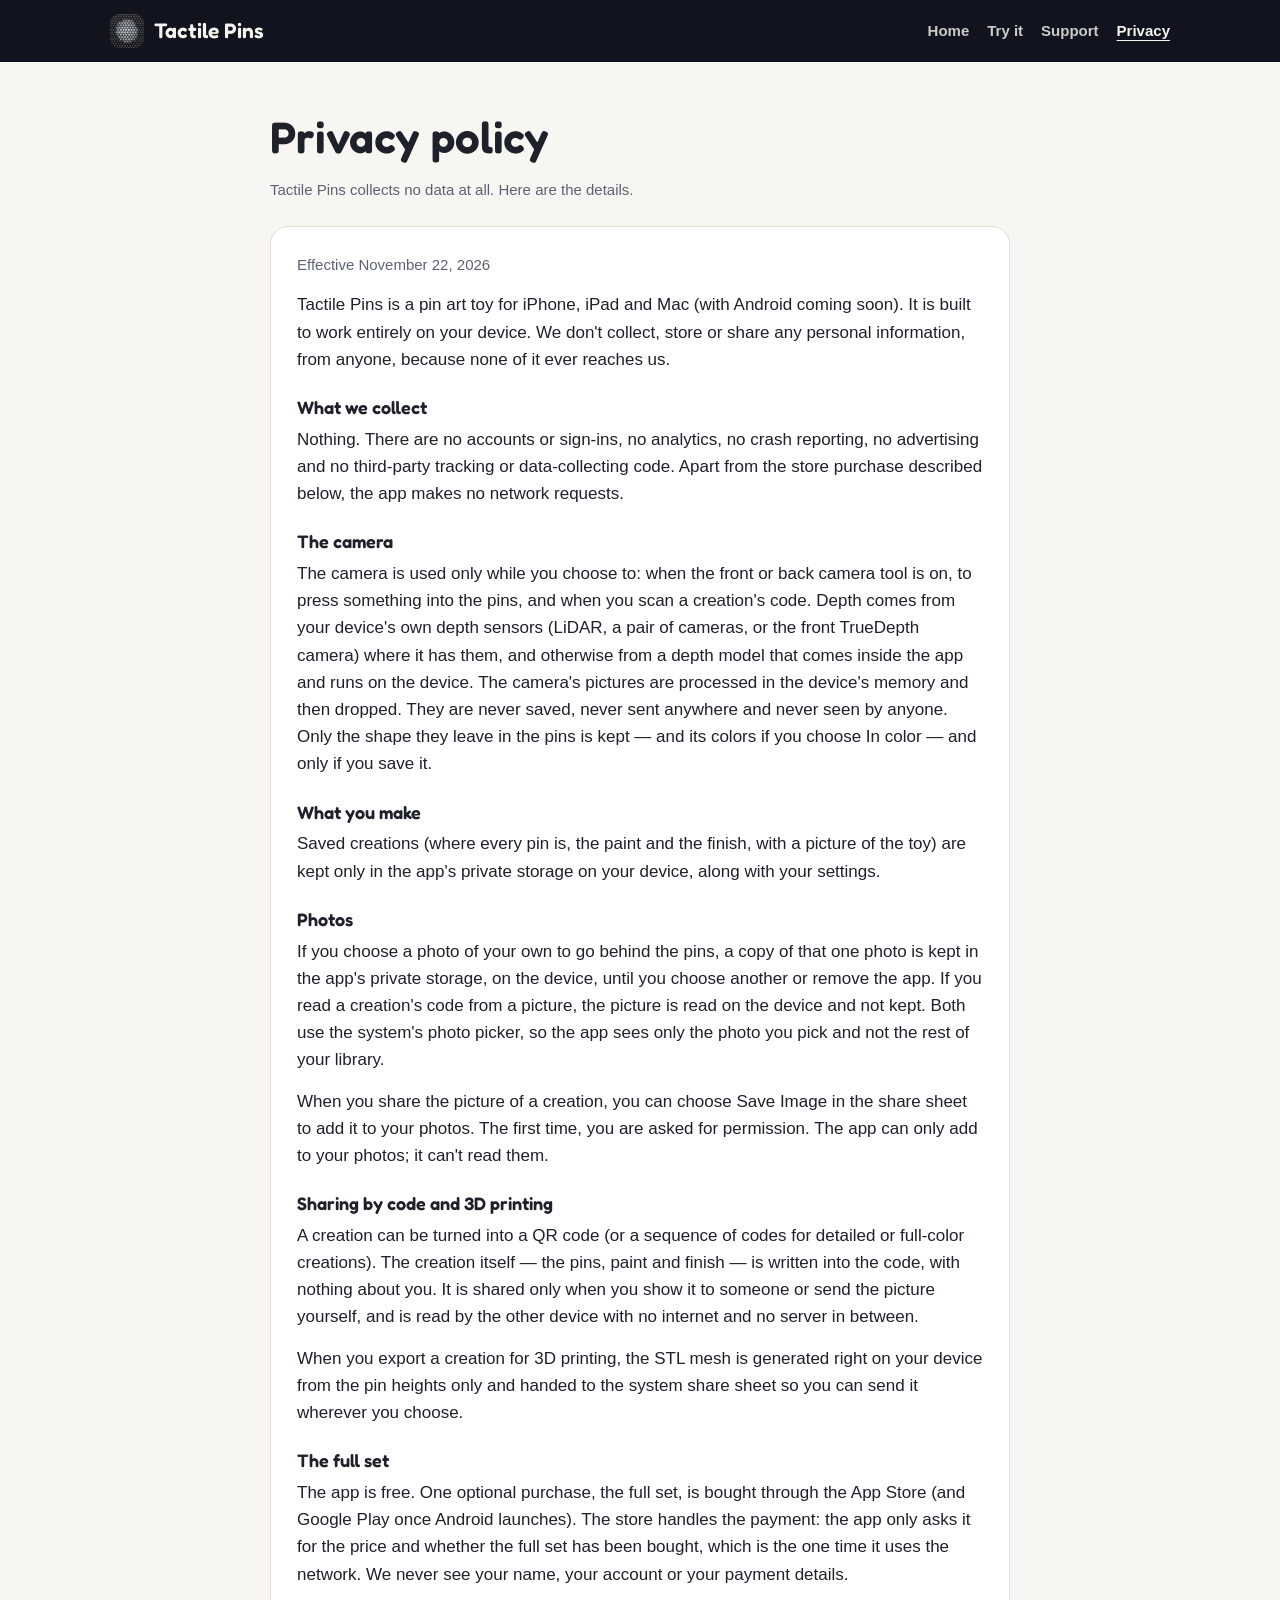
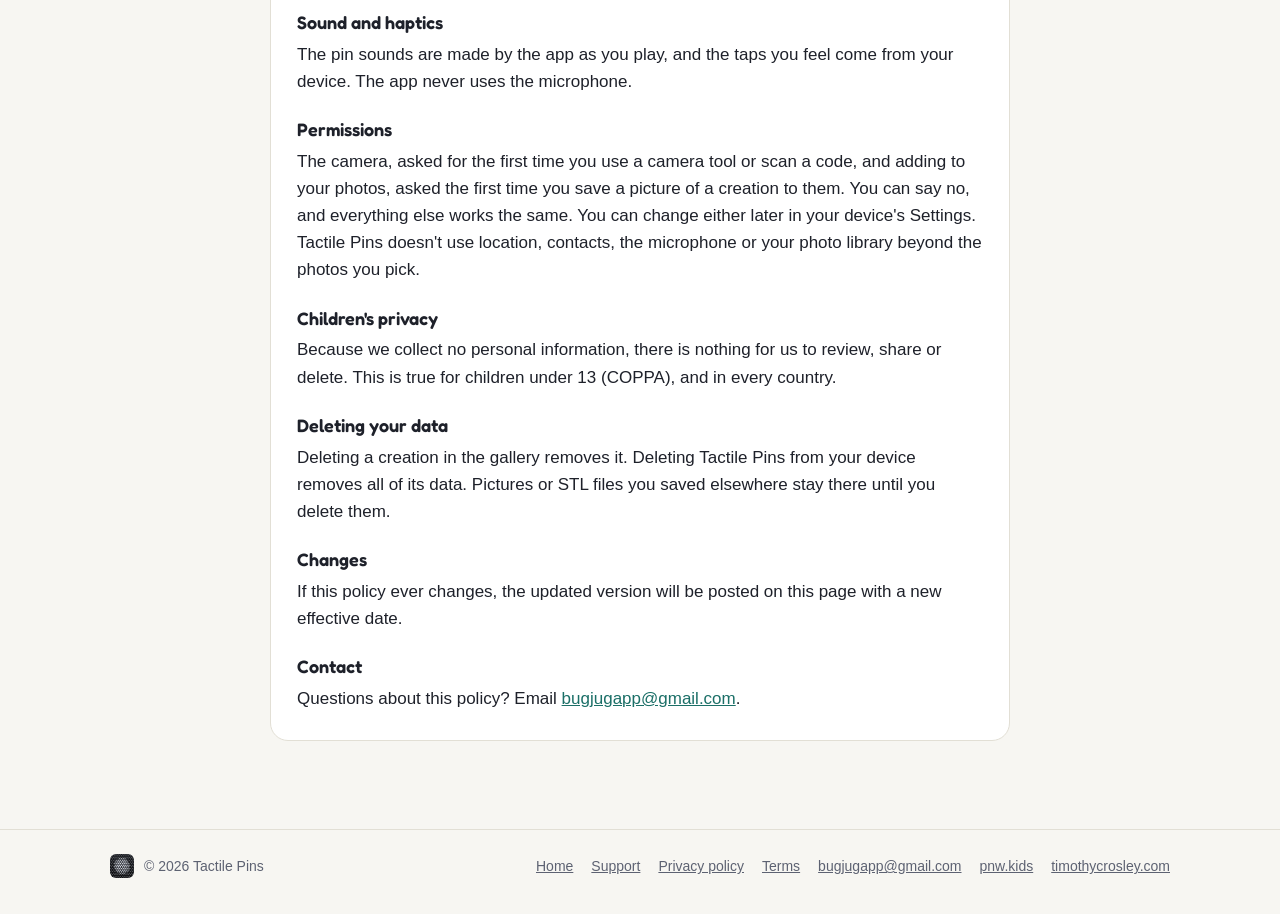
==== commit a98f1ea4: "Add color capture, 3D printing, 99¢ pricing, Android badge, and US English - Feature real color-capt" ====
--- a/privacy.html
+++ b/privacy.html
@@ -4,11 +4,11 @@
 <meta charset="utf-8">
 <meta name="viewport" content="width=device-width, initial-scale=1">
 <title>Tactile Pins Privacy Policy</title>
-<meta name="description" content="Tactile Pins privacy policy: no data collected, no accounts, no ads, no tracking. The camera's depth is worked out on the device and nothing you make leaves it.">
+<meta name="description" content="Tactile Pins privacy policy: no data collected, no accounts, no ads, no tracking. Camera depth and colors are computed on the device and nothing you make leaves it.">
 <meta name="theme-color" content="#11141e">
 <link rel="icon" type="image/png" href="media/icon-180.png">
 <link rel="apple-touch-icon" href="media/icon-180.png">
-<link rel="stylesheet" href="style.css?v=6">
+<link rel="stylesheet" href="style.css?v=9">
 </head>
 <body>
 
@@ -29,14 +29,14 @@
   <p class="meta">Tactile Pins collects no data at all. Here are the details.</p>
 
   <section id="privacy">
-    <p class="meta">Effective November 21, 2026</p>
-    <p>Tactile Pins is a pin art toy for iPhone, iPad and Mac. It is built to work entirely on
-      your device. We don't collect, store or share any personal information, from anyone,
-      because none of it ever reaches us.</p>
+    <p class="meta">Effective November 22, 2026</p>
+    <p>Tactile Pins is a pin art toy for iPhone, iPad and Mac (with Android coming soon). It is
+      built to work entirely on your device. We don't collect, store or share any personal
+      information, from anyone, because none of it ever reaches us.</p>
 
     <h3>What we collect</h3>
     <p>Nothing. There are no accounts or sign-ins, no analytics, no crash reporting, no
-      advertising and no third-party tracking or data-collecting code. Apart from the App Store
+      advertising and no third-party tracking or data-collecting code. Apart from the store
       purchase described below, the app makes no network requests.</p>
 
     <h3>The camera</h3>
@@ -44,9 +44,9 @@
       press something into the pins, and when you scan a creation's code. Depth comes from your
       device's own depth sensors (LiDAR, a pair of cameras, or the front TrueDepth camera) where it has them, and
       otherwise from a depth model that comes inside the app and runs on the device. The
-      camera's pictures are worked on in the device's memory and then dropped. They are never
+      camera's pictures are processed in the device's memory and then dropped. They are never
       saved, never sent anywhere and never seen by anyone. Only the shape they leave in the pins
-      is kept, and only if you save it.</p>
+      is kept — and its colors if you choose In color — and only if you save it.</p>
 
     <h3>What you make</h3>
     <p>Saved creations (where every pin is, the paint and the finish, with a picture of the
@@ -63,17 +63,20 @@
       add it to your photos. The first time, you are asked for permission. The app can only add
       to your photos; it can't read them.</p>
 
-    <h3>Sharing by code</h3>
-    <p>A creation can be turned into a QR code. The creation itself (the pins, paint and finish)
-      is written into the code, with nothing about you. It is shared only when you show it to
-      someone or send the picture yourself, and is read by the other device with no internet
-      and no server in between.</p>
+    <h3>Sharing by code and 3D printing</h3>
+    <p>A creation can be turned into a QR code (or a sequence of codes for detailed or full-color
+      creations). The creation itself — the pins, paint and finish — is written into the code, with
+      nothing about you. It is shared only when you show it to someone or send the picture
+      yourself, and is read by the other device with no internet and no server in between.</p>
+    <p>When you export a creation for 3D printing, the STL mesh is generated right on your device
+      from the pin heights only and handed to the system share sheet so you can send it wherever
+      you choose.</p>
 
     <h3>The full set</h3>
-    <p>The app is free. One optional purchase, the full set, is bought through the App Store. The
-      App Store handles the payment: the app only asks it for the price and whether the full set
-      has been bought, which is the one time it uses the network. We never see your name, your
-      Apple Account or your payment details.</p>
+    <p>The app is free. One optional purchase, the full set, is bought through the App Store (and
+      Google Play once Android launches). The store handles the payment: the app only asks it for
+      the price and whether the full set has been bought, which is the one time it uses the
+      network. We never see your name, your account or your payment details.</p>
 
     <h3>Sound and haptics</h3>
     <p>The pin sounds are made by the app as you play, and the taps you feel come from your
@@ -92,8 +95,8 @@
 
     <h3>Deleting your data</h3>
     <p>Deleting a creation in the gallery removes it. Deleting Tactile Pins from your device
-      removes all of its data. Pictures you saved to your photos stay there until you delete
-      them.</p>
+      removes all of its data. Pictures or STL files you saved elsewhere stay there until you
+      delete them.</p>
 
     <h3>Changes</h3>
     <p>If this policy ever changes, the updated version will be posted on this page with a new
--- a/style.css
+++ b/style.css
@@ -104,12 +104,43 @@
   gap: 48px;
   align-items: center;
 }
+.hero-top {
+  display: flex;
+  flex-wrap: wrap;
+  align-items: center;
+  gap: 16px;
+  margin-bottom: 18px;
+}
 .hero-icon {
   width: 84px;
   height: 84px;
   border-radius: 20px;
   box-shadow: 0 10px 30px rgba(0, 0, 0, .48), 0 0 0 1px rgba(255, 255, 255, .12);
-  margin-bottom: 18px;
+  flex: none;
+}
+.price-pill {
+  display: inline-flex;
+  align-items: center;
+  gap: 8px;
+  padding: 8px 15px;
+  border-radius: 999px;
+  background: rgba(240, 201, 115, .13);
+  border: 1px solid rgba(240, 201, 115, .42);
+  color: #f6f4ee;
+  font-family: "Fredoka", ui-rounded, sans-serif;
+  font-size: 15.5px;
+  font-weight: 500;
+  line-height: 1.25;
+  text-decoration: none;
+  transition: background .14s ease, border-color .14s ease;
+}
+.price-pill:hover {
+  background: rgba(240, 201, 115, .22);
+  border-color: var(--gold);
+}
+.price-pill strong {
+  color: var(--gold);
+  font-weight: 600;
 }
 .hero h1 {
   font-size: clamp(38px, 5.4vw, 58px);
@@ -323,10 +354,10 @@
   border-color: var(--gold);
 }
 
-.swatch-row { display: flex; flex-wrap: wrap; gap: 7px; align-items: center; }
+.swatch-row { display: flex; flex-wrap: wrap; gap: 6px; align-items: center; }
 .swatch {
-  width: 26px;
-  height: 26px;
+  width: 24px;
+  height: 24px;
   border-radius: 50%;
   border: 1.5px solid rgba(255, 255, 255, .24);
   box-shadow: inset 0 -3px 5px rgba(0, 0, 0, .4), inset 0 2px 3px rgba(255, 255, 255, .55);
@@ -345,6 +376,35 @@
   height: 22px;
   border-radius: 7px;
   box-shadow: inset 0 0 0 1px rgba(255, 255, 255, .16);
+}
+.swatch-custom {
+  position: relative;
+  display: inline-grid;
+  place-items: center;
+  background: conic-gradient(#f44, #fc3, #4d6, #3cf, #a5f, #f44);
+  overflow: hidden;
+}
+.swatch-custom::after {
+  content: "+";
+  font-weight: 800;
+  font-size: 14px;
+  line-height: 1;
+  color: #141722;
+  background: rgba(255, 255, 255, .86);
+  width: 15px;
+  height: 15px;
+  border-radius: 50%;
+  display: grid;
+  place-items: center;
+  pointer-events: none;
+}
+.swatch-custom input[type="color"] {
+  position: absolute;
+  inset: -6px;
+  width: calc(100% + 12px);
+  height: calc(100% + 12px);
+  opacity: 0;
+  cursor: pointer;
 }
 
 .paint-row { display: none; flex-wrap: wrap; gap: 6px; padding-top: 2px; }
